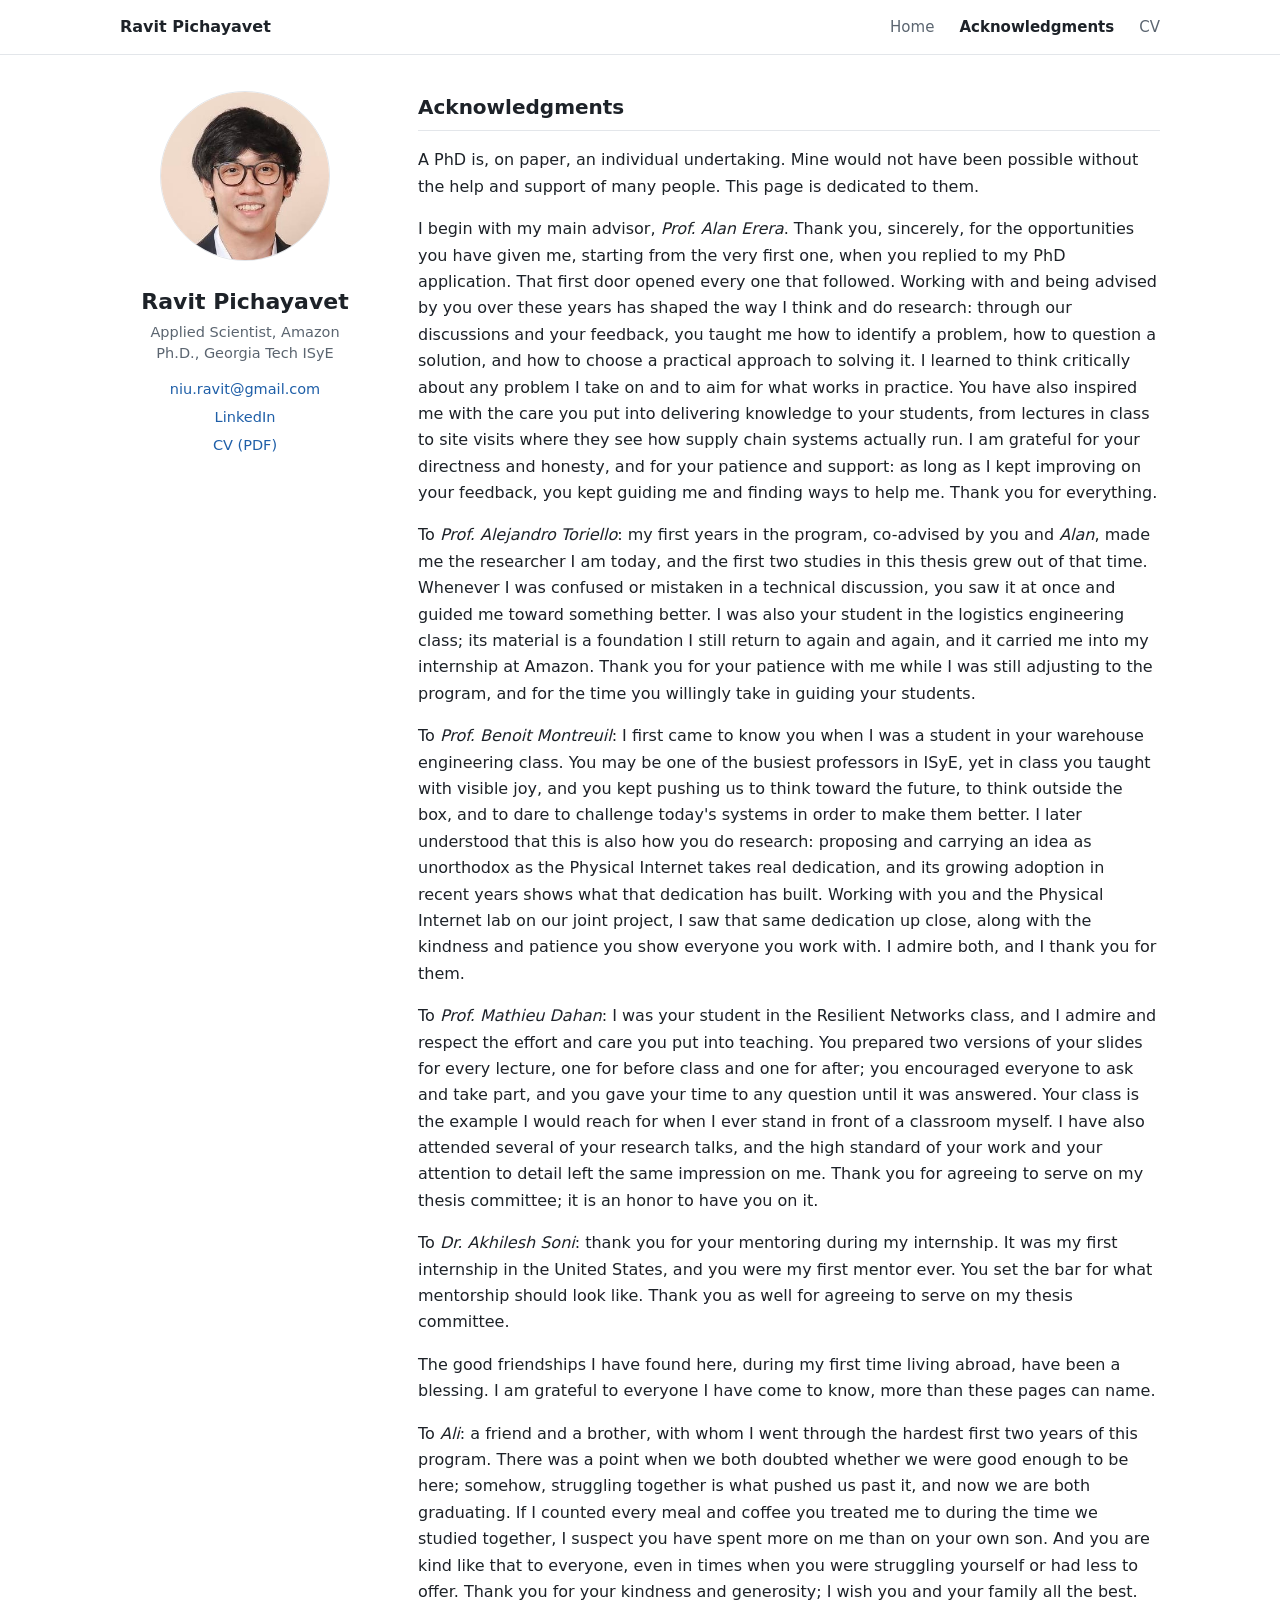
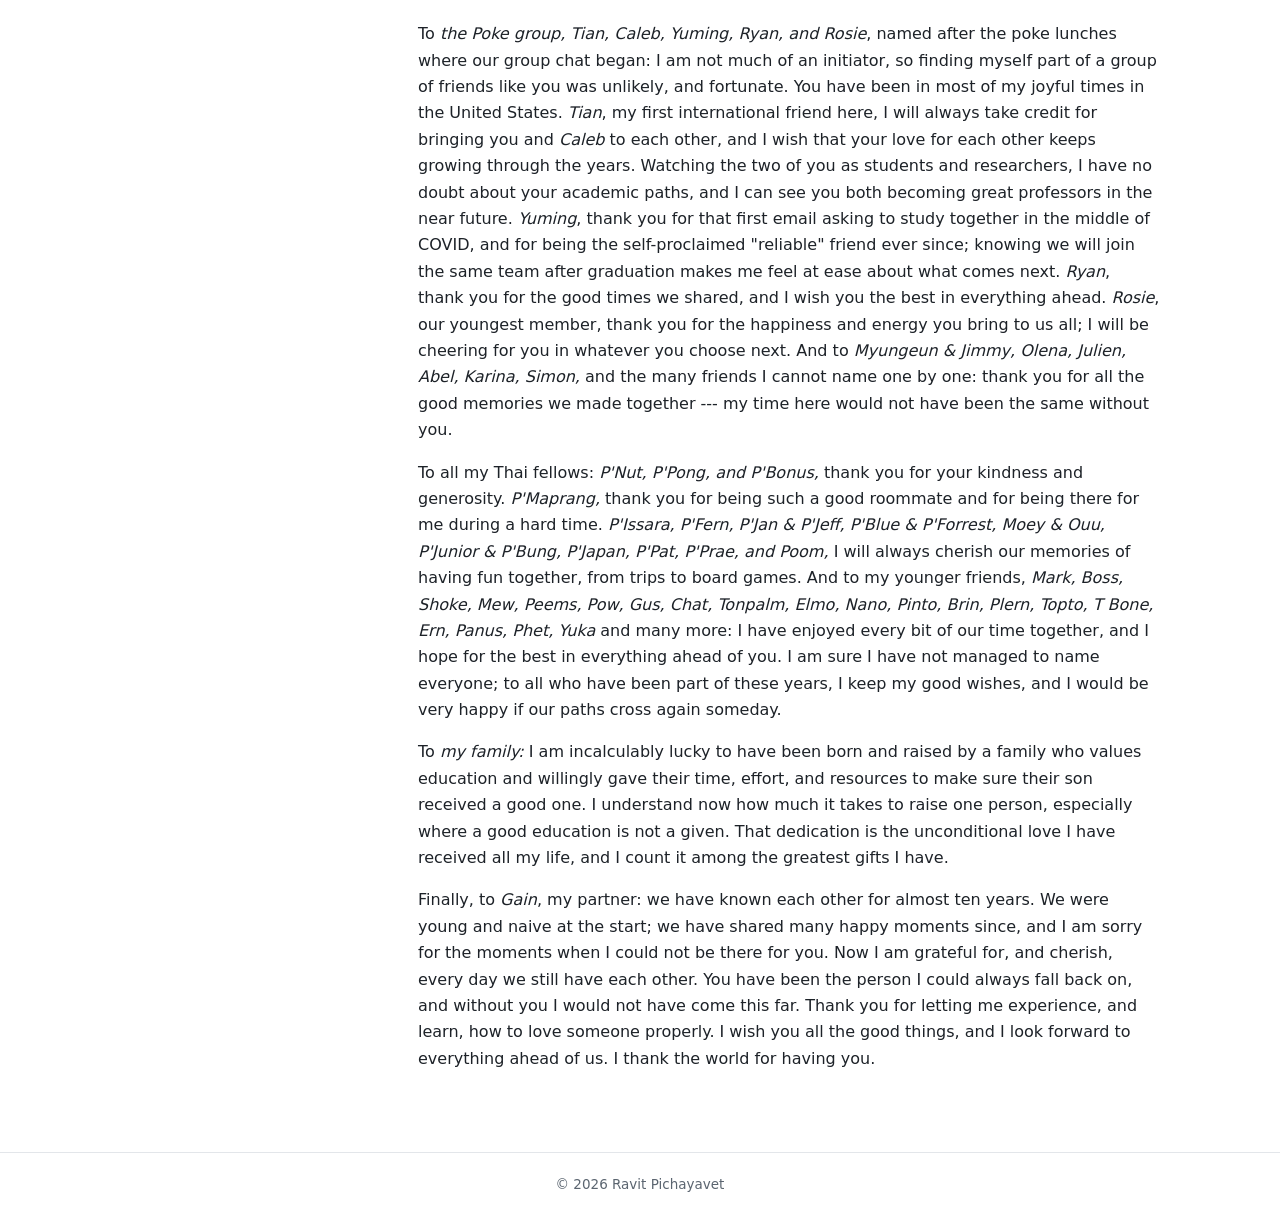
==== acknowledgments.html @ 309c3c35 "Rebuild personal site from Webflow; update for Amazon AS role Static HTML/CSS site mirroring ravitp." ====
<!doctype html>
<html lang="en">
<head>
  <meta charset="utf-8">
  <meta name="viewport" content="width=device-width, initial-scale=1">
  <title>Acknowledgments · Ravit Pichayavet</title>
  <meta name="description" content="Ravit Pichayavet — Applied Scientist at Amazon. Ph.D., Georgia Tech ISyE. Optimization for supply chain and logistics.">
  <link rel="icon" href="img/profile.jpg">
  <link rel="stylesheet" href="style.css">
</head>
<body>
  <header class="topbar">
    <div class="topbar-inner">
      <a class="brand" href="./">Ravit Pichayavet</a>
      <nav>
        <a href="./">Home</a>
        <a href="acknowledgments.html" aria-current="page">Acknowledgments</a>
        <a href="cv.pdf">CV</a>
      </nav>
    </div>
  </header>

  <div class="layout">
    <aside class="profile">
      <img src="img/profile.jpg" alt="Ravit Pichayavet">
      <h1>Ravit Pichayavet</h1>
      <p class="role">Applied Scientist, Amazon<br>Ph.D., Georgia Tech ISyE</p>
      <ul class="links">
        <li><a href="mailto:niu.ravit@gmail.com">niu.ravit@gmail.com</a></li>
        <li><a href="https://www.linkedin.com/in/rpichayavet/" target="_blank" rel="noopener">LinkedIn</a></li>
        <li><a href="cv.pdf">CV (PDF)</a></li>
      </ul>
    </aside>

    <main class="prose">
      <h2>Acknowledgments</h2>
      <p>A PhD is, on paper, an individual undertaking. Mine would not have been possible without the help and support of many people. This page is dedicated to them.</p>
      <p>I begin with my main advisor, <em>Prof. Alan Erera</em>. Thank you, sincerely, for the opportunities you have given me, starting from the very first one, when you replied to my PhD application. That first door opened every one that followed. Working with and being advised by you over these years has shaped the way I think and do research: through our discussions and your feedback, you taught me how to identify a problem, how to question a solution, and how to choose a practical approach to solving it. I learned to think critically about any problem I take on and to aim for what works in practice. You have also inspired me with the care you put into delivering knowledge to your students, from lectures in class to site visits where they see how supply chain systems actually run. I am grateful for your directness and honesty, and for your patience and support: as long as I kept improving on your feedback, you kept guiding me and finding ways to help me. Thank you for everything.</p>
      <p>To <em>Prof. Alejandro Toriello</em>: my first years in the program, co-advised by you and <em>Alan</em>, made me the researcher I am today, and the first two studies in this thesis grew out of that time. Whenever I was confused or mistaken in a technical discussion, you saw it at once and guided me toward something better. I was also your student in the logistics engineering class; its material is a foundation I still return to again and again, and it carried me into my internship at Amazon. Thank you for your patience with me while I was still adjusting to the program, and for the time you willingly take in guiding your students.</p>
      <p>To <em>Prof. Benoit Montreuil</em>: I first came to know you when I was a student in your warehouse engineering class. You may be one of the busiest professors in ISyE, yet in class you taught with visible joy, and you kept pushing us to think toward the future, to think outside the box, and to dare to challenge today&#x27;s systems in order to make them better. I later understood that this is also how you do research: proposing and carrying an idea as unorthodox as the Physical Internet takes real dedication, and its growing adoption in recent years shows what that dedication has built. Working with you and the Physical Internet lab on our joint project, I saw that same dedication up close, along with the kindness and patience you show everyone you work with. I admire both, and I thank you for them.</p>
      <p>To <em>Prof. Mathieu Dahan</em>: I was your student in the Resilient Networks class, and I admire and respect the effort and care you put into teaching. You prepared two versions of your slides for every lecture, one for before class and one for after; you encouraged everyone to ask and take part, and you gave your time to any question until it was answered. Your class is the example I would reach for when I ever stand in front of a classroom myself. I have also attended several of your research talks, and the high standard of your work and your attention to detail left the same impression on me. Thank you for agreeing to serve on my thesis committee; it is an honor to have you on it.</p>
      <p>To <em>Dr. Akhilesh Soni</em>: thank you for your mentoring during my internship. It was my first internship in the United States, and you were my first mentor ever. You set the bar for what mentorship should look like. Thank you as well for agreeing to serve on my thesis committee.</p>
      <p>The good friendships I have found here, during my first time living abroad, have been a blessing. I am grateful to everyone I have come to know, more than these pages can name.</p>
      <p>To <em>Ali</em>: a friend and a brother, with whom I went through the hardest first two years of this program. There was a point when we both doubted whether we were good enough to be here; somehow, struggling together is what pushed us past it, and now we are both graduating. If I counted every meal and coffee you treated me to during the time we studied together, I suspect you have spent more on me than on your own son. And you are kind like that to everyone, even in times when you were struggling yourself or had less to offer. Thank you for your kindness and generosity; I wish you and your family all the best.</p>
      <p>To <em>the Poke group, Tian, Caleb, Yuming, Ryan, and Rosie</em>, named after the poke lunches where our group chat began: I am not much of an initiator, so finding myself part of a group of friends like you was unlikely, and fortunate. You have been in most of my joyful times in the United States. <em>Tian</em>, my first international friend here, I will always take credit for bringing you and <em>Caleb</em> to each other, and I wish that your love for each other keeps growing through the years. Watching the two of you as students and researchers, I have no doubt about your academic paths, and I can see you both becoming great professors in the near future. <em>Yuming</em>, thank you for that first email asking to study together in the middle of COVID, and for being the self-proclaimed &quot;reliable&quot; friend ever since; knowing we will join the same team after graduation makes me feel at ease about what comes next. <em>Ryan</em>, thank you for the good times we shared, and I wish you the best in everything ahead. <em>Rosie</em>, our youngest member, thank you for the happiness and energy you bring to us all; I will be cheering for you in whatever you choose next. And to <em>Myungeun &amp; Jimmy, Olena, Julien, Abel, Karina, Simon, </em>and the many friends I cannot name one by one: thank you for all the good memories we made together --- my time here would not have been the same without you.</p>
      <p>To all my Thai fellows: <em>P&#x27;Nut, P&#x27;Pong, and P&#x27;Bonus,</em> thank you for your kindness and generosity. <em>P&#x27;Maprang,</em> thank you for being such a good roommate and for being there for me during a hard time. <em>P&#x27;Issara, P&#x27;Fern, P&#x27;Jan &amp; P&#x27;Jeff, P&#x27;Blue &amp; P&#x27;Forrest, Moey &amp; Ouu, P&#x27;Junior &amp; P&#x27;Bung, P&#x27;Japan, P&#x27;Pat, P&#x27;Prae, and Poom,</em> I will always cherish our memories of having fun together, from trips to board games. And to my younger friends, <em>Mark, Boss, Shoke, Mew, Peems, Pow, Gus, Chat, Tonpalm, Elmo, Nano, Pinto, Brin, Plern, Topto, T Bone, Ern, Panus, Phet, Yuka </em>and many more: I have enjoyed every bit of our time together, and I hope for the best in everything ahead of you. I am sure I have not managed to name everyone; to all who have been part of these years, I keep my good wishes, and I would be very happy if our paths cross again someday.</p>
      <p>To <em>my family:</em> I am incalculably lucky to have been born and raised by a family who values education and willingly gave their time, effort, and resources to make sure their son received a good one. I understand now how much it takes to raise one person, especially where a good education is not a given. That dedication is the unconditional love I have received all my life, and I count it among the greatest gifts I have.</p>
      <p>Finally, to <em>Gain</em>, my partner: we have known each other for almost ten years. We were young and naive at the start; we have shared many happy moments since, and I am sorry for the moments when I could not be there for you. Now I am grateful for, and cherish, every day we still have each other. You have been the person I could always fall back on, and without you I would not have come this far. Thank you for letting me experience, and learn, how to love someone properly. I wish you all the good things, and I look forward to everything ahead of us. I thank the world for having you.</p>
    </main>
  </div>

  <footer>© 2026 Ravit Pichayavet</footer>
</body>
</html>
---- style.css ----
:root {
  --bg: #ffffff;
  --surface: #f6f7f9;
  --text: #1d2228;
  --muted: #5b6570;
  --accent: #1f5fa8;
  --border: #e3e6ea;
  --maxw: 1080px;
}
@media (prefers-color-scheme: dark) {
  :root {
    --bg: #14171b;
    --surface: #1c2026;
    --text: #e6e9ed;
    --muted: #9aa4af;
    --accent: #7fb2ef;
    --border: #2c323a;
  }
}

* { box-sizing: border-box; }
html { -webkit-text-size-adjust: 100%; }
body {
  margin: 0;
  background: var(--bg);
  color: var(--text);
  font: 16px/1.65 "Inter", system-ui, -apple-system, "Segoe UI", Roboto, sans-serif;
}
a { color: var(--accent); text-decoration: none; }
a:hover { text-decoration: underline; }

/* Top bar */
.topbar { border-bottom: 1px solid var(--border); }
.topbar-inner {
  max-width: var(--maxw); margin: 0 auto; padding: 14px 20px;
  display: flex; justify-content: space-between; align-items: center; gap: 16px;
}
.brand { font-weight: 600; color: var(--text); }
.topbar nav a { margin-left: 20px; color: var(--muted); font-size: 15px; }
.topbar nav a[aria-current="page"] { color: var(--text); font-weight: 600; }

/* Layout */
.layout {
  max-width: var(--maxw); margin: 0 auto; padding: 36px 20px 64px;
  display: grid; grid-template-columns: 250px 1fr; gap: 48px;
}
.profile { position: sticky; top: 24px; align-self: start; text-align: center; }
.profile img {
  width: 170px; height: 170px; border-radius: 50%; object-fit: cover;
  border: 1px solid var(--border);
}
.profile h1 { font-size: 22px; margin: 14px 0 2px; }
.profile .role { color: var(--muted); font-size: 14.5px; margin: 0 0 14px; line-height: 1.45; }
.profile .links { list-style: none; padding: 0; margin: 0; font-size: 14.5px; }
.profile .links li { margin: 4px 0; }

main h2 {
  font-size: 20px; margin: 40px 0 16px; padding-bottom: 6px;
  border-bottom: 1px solid var(--border);
}
main h2:first-child { margin-top: 0; }
main p { margin: 0 0 14px; }

.callout {
  background: var(--surface); border: 1px solid var(--border);
  border-radius: 10px; padding: 16px 18px; margin: 18px 0;
}
.callout p { margin: 0 0 6px; }
.callout p:last-child { margin-bottom: 0; }
.small { font-size: 14.5px; color: var(--muted); }

/* Experience / research cards */
.item { display: grid; grid-template-columns: 56px 1fr; gap: 16px; margin-bottom: 22px; }
.item img { width: 56px; height: 56px; object-fit: contain; border-radius: 8px; background: #fff; padding: 4px; }
.item h3 { font-size: 16.5px; margin: 0 0 2px; }
.item .meta { color: var(--muted); font-size: 14.5px; margin: 0 0 6px; }
.item p { margin: 0; font-size: 15.5px; }

/* Acknowledgments reading column */
.prose p { margin-bottom: 16px; }

footer {
  border-top: 1px solid var(--border); color: var(--muted); font-size: 13.5px;
  text-align: center; padding: 20px;
}

@media (max-width: 760px) {
  .layout { grid-template-columns: 1fr; gap: 28px; padding: 24px 16px 48px; }
  .profile { position: static; }
  .profile img { width: 130px; height: 130px; }
  .topbar-inner { padding: 12px 16px; flex-wrap: wrap; }
  .topbar nav a { margin-left: 0; margin-right: 14px; }
}
main, .profile { min-width: 0; overflow-wrap: anywhere; }
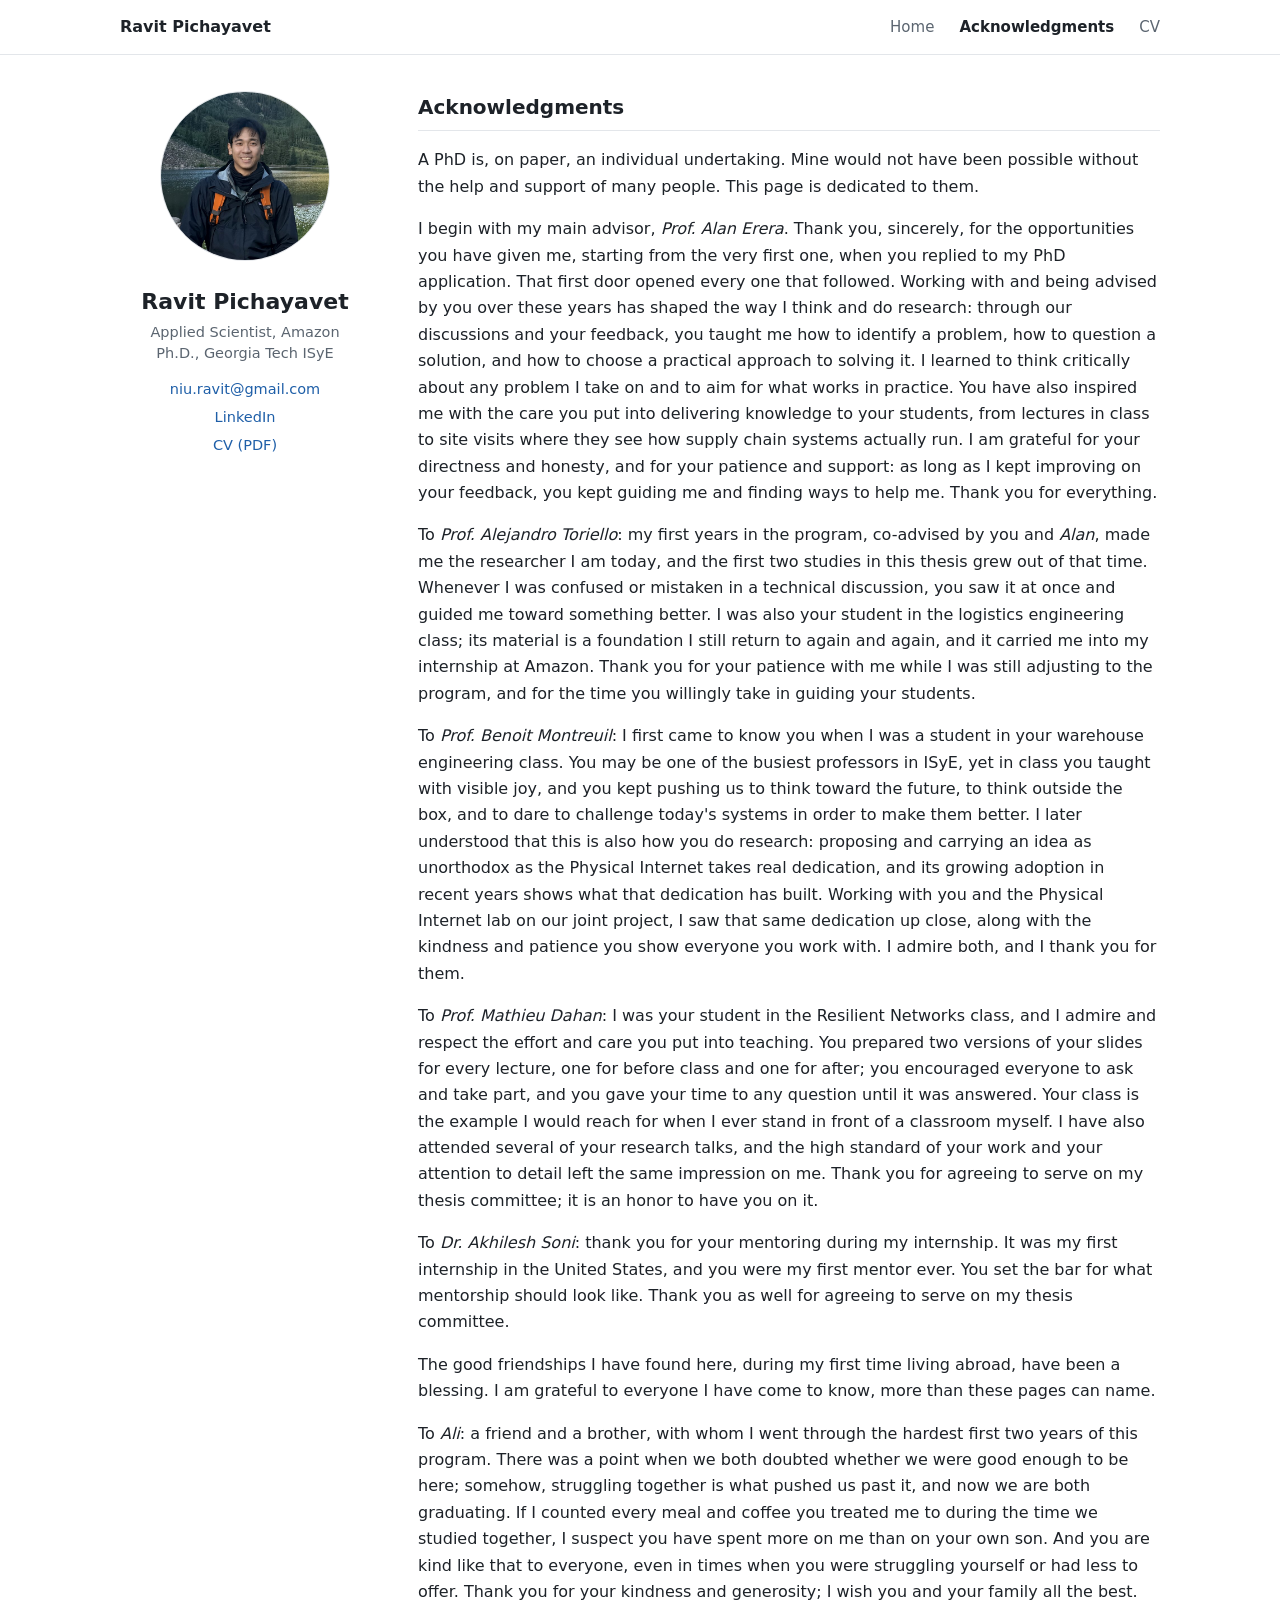
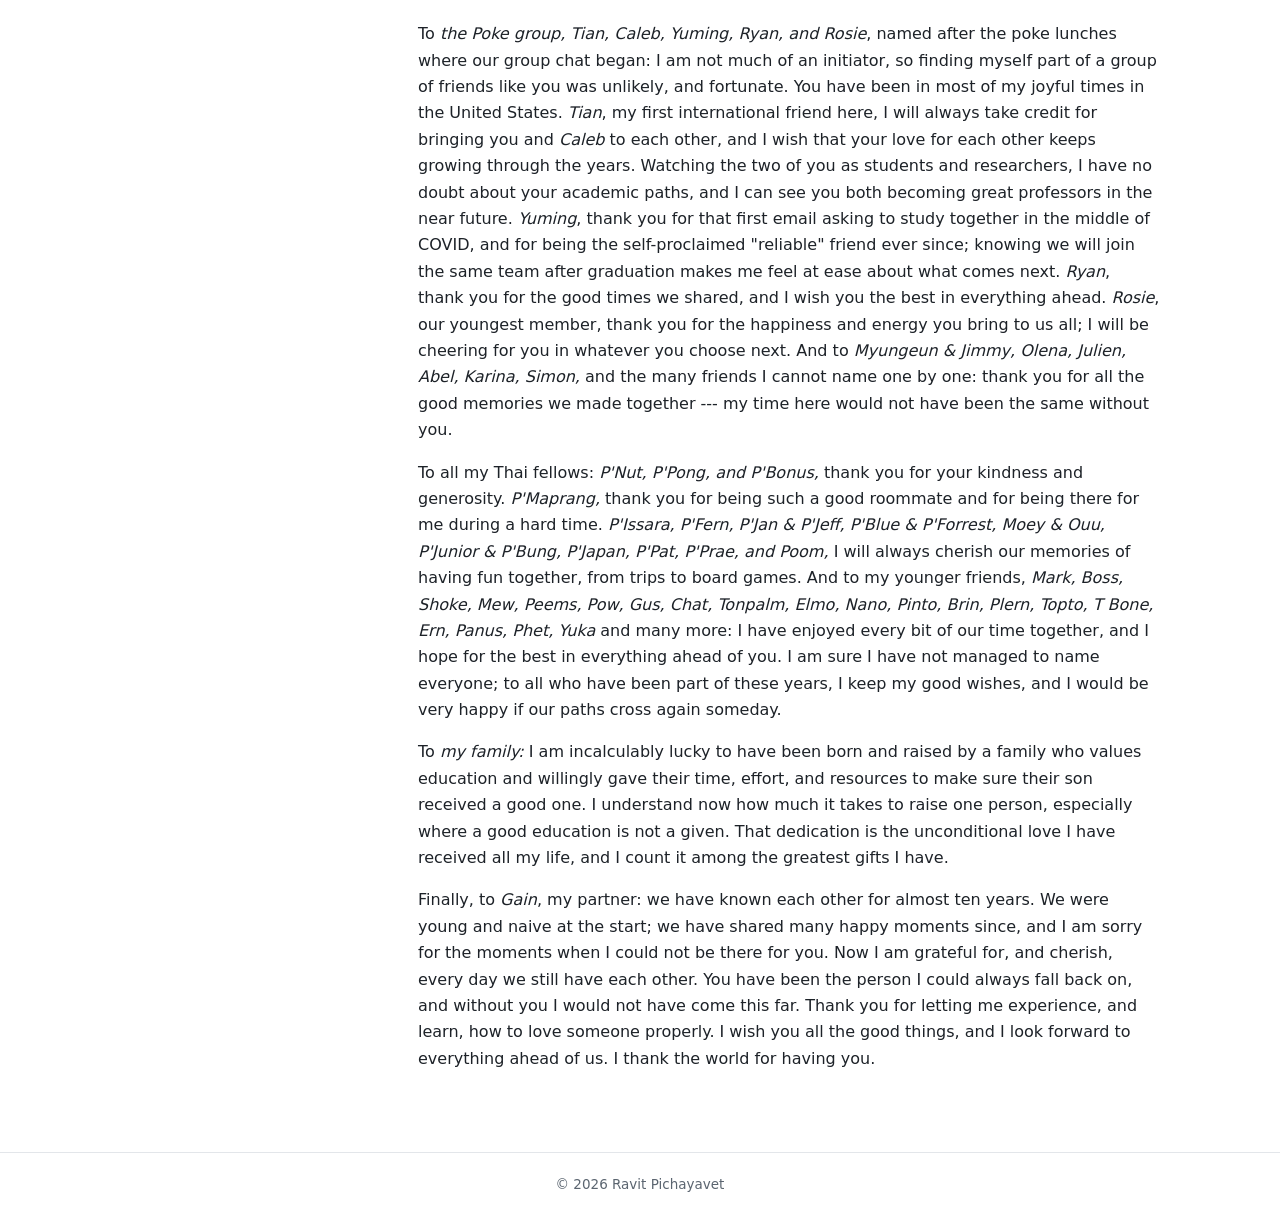
==== commit f675ce6c: "Add sitemap, robots.txt, canonical URLs for search indexing Co-Authored-By: Claude Opus 5.5 <noreply" ====
--- a/acknowledgments.html
+++ b/acknowledgments.html
@@ -6,6 +6,7 @@
   <title>Acknowledgments · Ravit Pichayavet</title>
   <meta name="description" content="Ravit Pichayavet — Applied Scientist at Amazon. Ph.D., Georgia Tech ISyE. Optimization for supply chain and logistics.">
   <link rel="icon" href="img/profile.jpg">
+  <link rel="canonical" href="https://niuravit.github.io/acknowledgments.html">
   <link rel="stylesheet" href="style.css">
 </head>
 <body>
